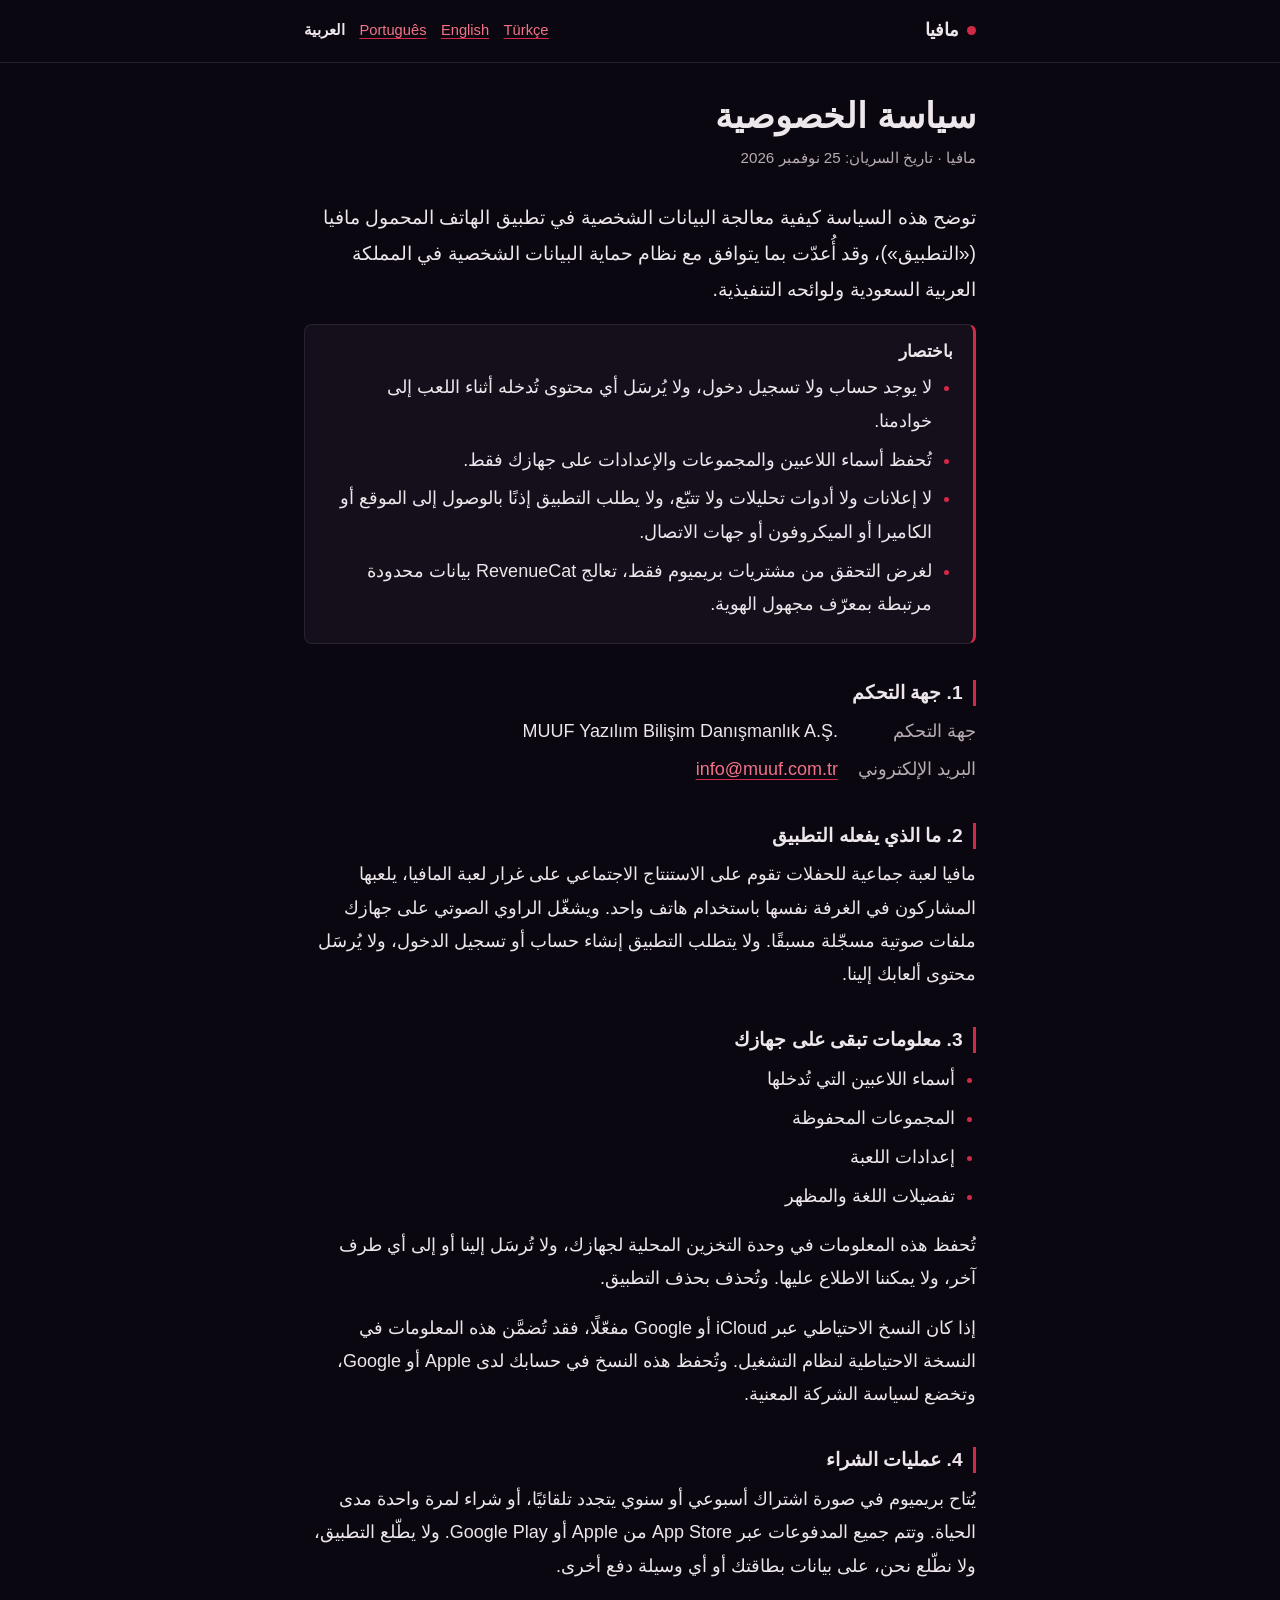
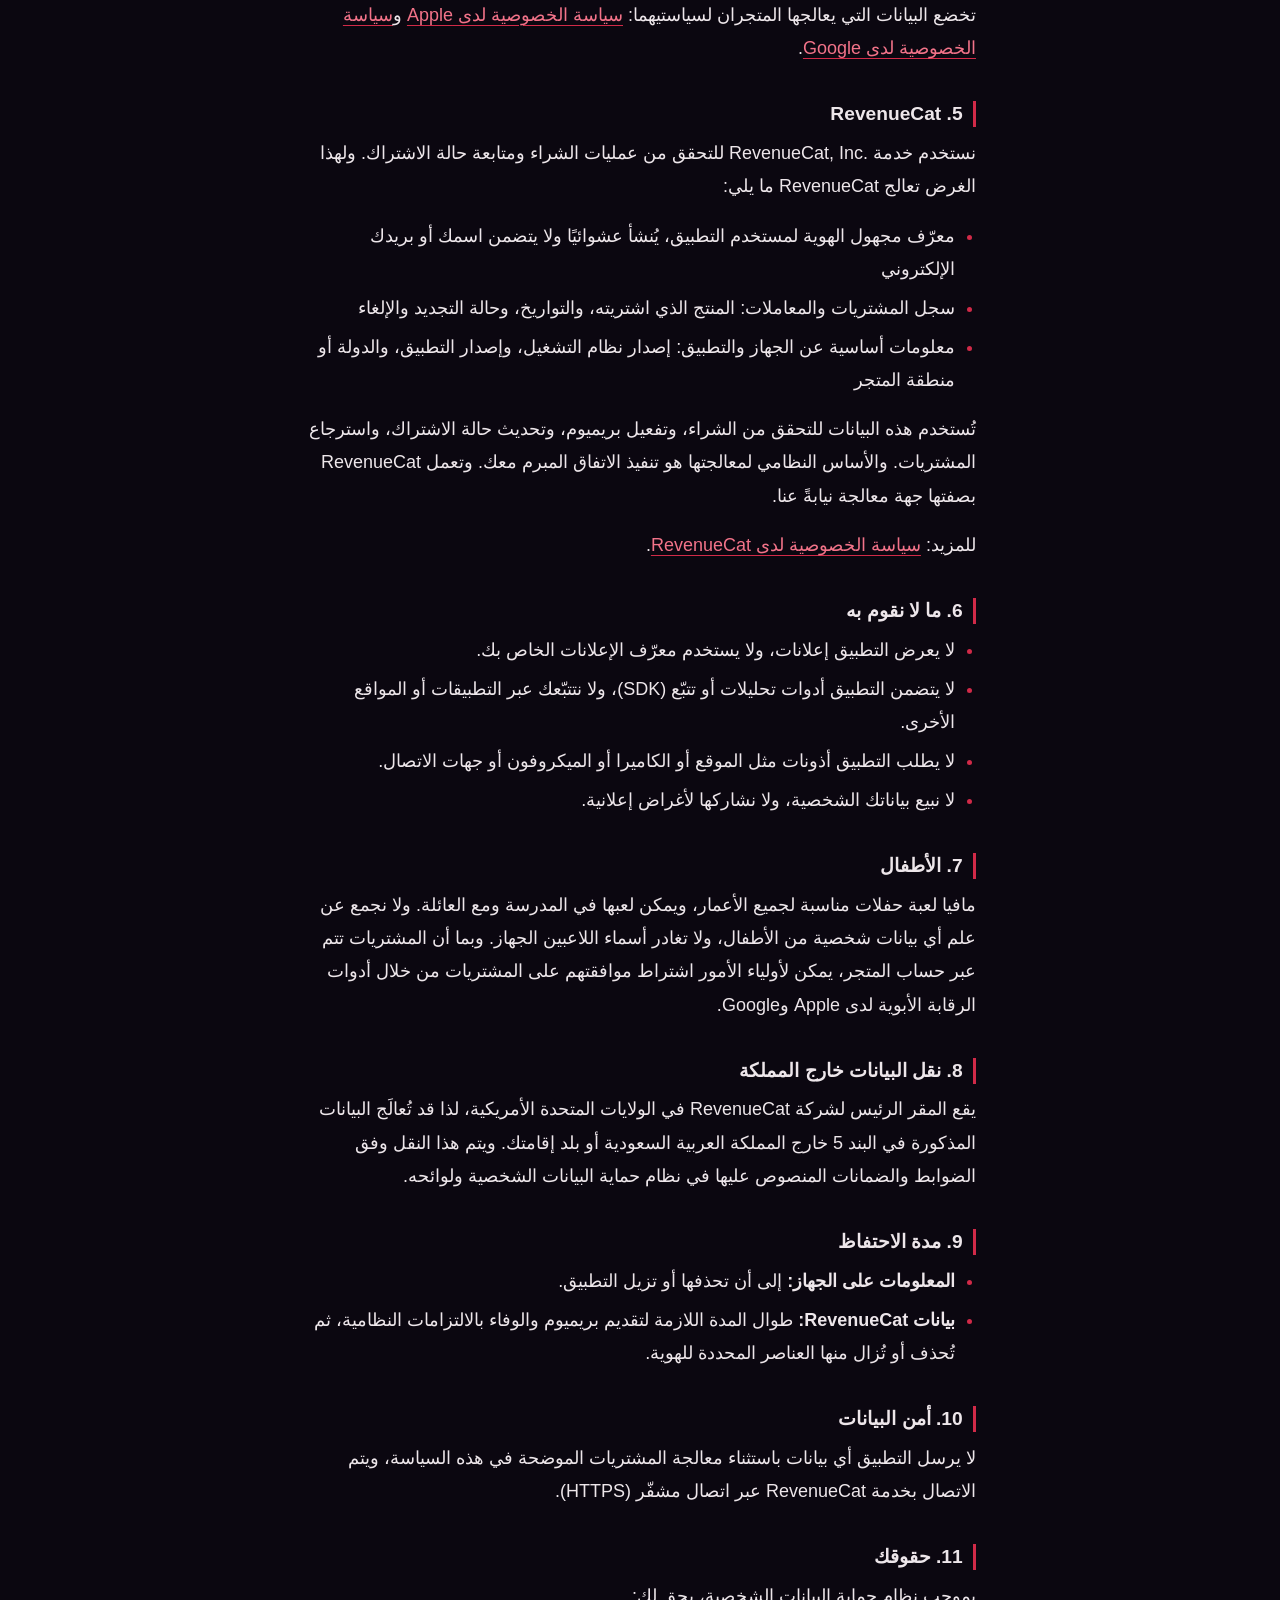
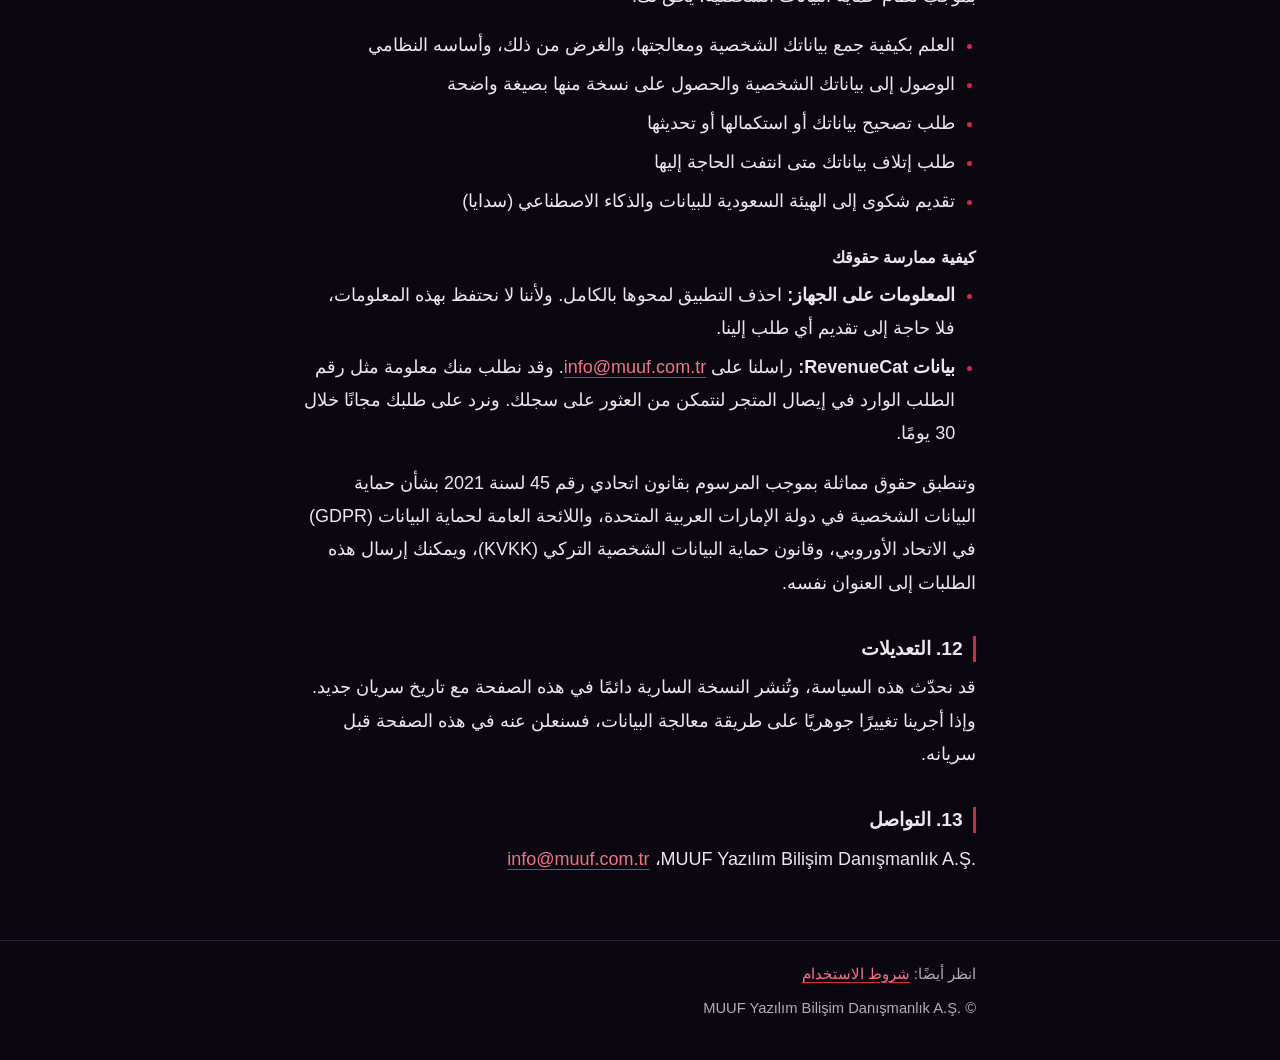
==== ar/privacy.html @ 139f1003 "Gizlilik politikası ve kullanım koşulları (TR, EN, PT, AR)" ====
<!doctype html>
<html lang="ar" dir="rtl">
<head>
<meta charset="utf-8">
<meta name="viewport" content="width=device-width, initial-scale=1">
<meta http-equiv="Content-Security-Policy" content="default-src 'none'; style-src 'self'; img-src 'self'; base-uri 'none'; form-action 'none'">
<meta name="referrer" content="no-referrer">
<meta name="color-scheme" content="dark">
<title>سياسة الخصوصية · مافيا</title>
<meta name="description" content="كيفية معالجة البيانات الشخصية في تطبيق مافيا وفق نظام حماية البيانات الشخصية.">
<link rel="stylesheet" href="../style.css">
</head>
<body>
<header class="site-header">
<div class="wrap">
<a class="brand" href="index.html"><bdi>مافيا</bdi></a>
<nav aria-label="اللغة">
<ul class="langs">
<li><a href="../tr/privacy.html" lang="tr" hreflang="tr" dir="ltr">Türkçe</a></li>
<li><a href="../en/privacy.html" lang="en" hreflang="en" dir="ltr">English</a></li>
<li><a href="../pt/privacy.html" lang="pt-BR" hreflang="pt-BR" dir="ltr">Português</a></li>
<li><a href="privacy.html" aria-current="page">العربية</a></li>
</ul>
</nav>
</div>
</header>

<main>
<div class="wrap">
<h1>سياسة الخصوصية</h1>
<p class="meta"><bdi>مافيا</bdi> · تاريخ السريان: <bdi>25 نوفمبر 2026</bdi></p>

<p class="lead">توضح هذه السياسة كيفية معالجة البيانات الشخصية في تطبيق الهاتف المحمول <bdi>مافيا</bdi> («التطبيق»)، وقد أُعدّت بما يتوافق مع نظام حماية البيانات الشخصية في المملكة العربية السعودية ولوائحه التنفيذية.</p>

<section class="summary" aria-labelledby="mulakhas">
<h2 id="mulakhas">باختصار</h2>
<ul>
<li>لا يوجد حساب ولا تسجيل دخول، ولا يُرسَل أي محتوى تُدخله أثناء اللعب إلى خوادمنا.</li>
<li>تُحفظ أسماء اللاعبين والمجموعات والإعدادات على جهازك فقط.</li>
<li>لا إعلانات ولا أدوات تحليلات ولا تتبّع، ولا يطلب التطبيق إذنًا بالوصول إلى الموقع أو الكاميرا أو الميكروفون أو جهات الاتصال.</li>
<li>لغرض التحقق من مشتريات بريميوم فقط، تعالج RevenueCat بيانات محدودة مرتبطة بمعرّف مجهول الهوية.</li>
</ul>
</section>

<h2 id="jiha">1. جهة التحكم</h2>
<dl class="facts">
<dt>جهة التحكم</dt>
<dd><bdi>MUUF Yazılım Bilişim Danışmanlık A.Ş.</bdi></dd>
<dt>البريد الإلكتروني</dt>
<dd><a href="mailto:info@muuf.com.tr" dir="ltr">info@muuf.com.tr</a></dd>
</dl>

<h2 id="tatbiq">2. ما الذي يفعله التطبيق</h2>
<p><bdi>مافيا</bdi> لعبة جماعية للحفلات تقوم على الاستنتاج الاجتماعي على غرار لعبة المافيا، يلعبها المشاركون في الغرفة نفسها باستخدام هاتف واحد. ويشغّل الراوي الصوتي على جهازك ملفات صوتية مسجّلة مسبقًا. ولا يتطلب التطبيق إنشاء حساب أو تسجيل الدخول، ولا يُرسَل محتوى ألعابك إلينا.</p>

<h2 id="jihaz">3. معلومات تبقى على جهازك</h2>
<ul>
<li>أسماء اللاعبين التي تُدخلها</li>
<li>المجموعات المحفوظة</li>
<li>إعدادات اللعبة</li>
<li>تفضيلات اللغة والمظهر</li>
</ul>
<p>تُحفظ هذه المعلومات في وحدة التخزين المحلية لجهازك، ولا تُرسَل إلينا أو إلى أي طرف آخر، ولا يمكننا الاطلاع عليها. وتُحذف بحذف التطبيق.</p>
<p>إذا كان النسخ الاحتياطي عبر iCloud أو Google مفعّلًا، فقد تُضمَّن هذه المعلومات في النسخة الاحتياطية لنظام التشغيل. وتُحفظ هذه النسخ في حسابك لدى Apple أو Google، وتخضع لسياسة الشركة المعنية.</p>

<h2 id="shira">4. عمليات الشراء</h2>
<p>يُتاح بريميوم في صورة اشتراك أسبوعي أو سنوي يتجدد تلقائيًا، أو شراء لمرة واحدة مدى الحياة. وتتم جميع المدفوعات عبر App Store من Apple أو Google Play. ولا يطّلع التطبيق، ولا نطّلع نحن، على بيانات بطاقتك أو أي وسيلة دفع أخرى.</p>
<p>تخضع البيانات التي يعالجها المتجران لسياستيهما: <a href="https://www.apple.com/legal/privacy/" rel="noopener noreferrer">سياسة الخصوصية لدى Apple</a> و<a href="https://policies.google.com/privacy?hl=ar" rel="noopener noreferrer">سياسة الخصوصية لدى Google</a>.</p>

<h2 id="revenuecat">5. RevenueCat</h2>
<p>نستخدم خدمة <span dir="ltr">RevenueCat, Inc.</span> للتحقق من عمليات الشراء ومتابعة حالة الاشتراك. ولهذا الغرض تعالج RevenueCat ما يلي:</p>
<ul>
<li>معرّف مجهول الهوية لمستخدم التطبيق، يُنشأ عشوائيًا ولا يتضمن اسمك أو بريدك الإلكتروني</li>
<li>سجل المشتريات والمعاملات: المنتج الذي اشتريته، والتواريخ، وحالة التجديد والإلغاء</li>
<li>معلومات أساسية عن الجهاز والتطبيق: إصدار نظام التشغيل، وإصدار التطبيق، والدولة أو منطقة المتجر</li>
</ul>
<p>تُستخدم هذه البيانات للتحقق من الشراء، وتفعيل بريميوم، وتحديث حالة الاشتراك، واسترجاع المشتريات. والأساس النظامي لمعالجتها هو تنفيذ الاتفاق المبرم معك. وتعمل RevenueCat بصفتها جهة معالجة نيابةً عنا.</p>
<p>للمزيد: <a href="https://www.revenuecat.com/privacy" rel="noopener noreferrer">سياسة الخصوصية لدى RevenueCat</a>.</p>

<h2 id="la-naqum">6. ما لا نقوم به</h2>
<ul>
<li>لا يعرض التطبيق إعلانات، ولا يستخدم معرّف الإعلانات الخاص بك.</li>
<li>لا يتضمن التطبيق أدوات تحليلات أو تتبّع (SDK)، ولا نتتبّعك عبر التطبيقات أو المواقع الأخرى.</li>
<li>لا يطلب التطبيق أذونات مثل الموقع أو الكاميرا أو الميكروفون أو جهات الاتصال.</li>
<li>لا نبيع بياناتك الشخصية، ولا نشاركها لأغراض إعلانية.</li>
</ul>

<h2 id="atfal">7. الأطفال</h2>
<p><bdi>مافيا</bdi> لعبة حفلات مناسبة لجميع الأعمار، ويمكن لعبها في المدرسة ومع العائلة. ولا نجمع عن علم أي بيانات شخصية من الأطفال، ولا تغادر أسماء اللاعبين الجهاز. وبما أن المشتريات تتم عبر حساب المتجر، يمكن لأولياء الأمور اشتراط موافقتهم على المشتريات من خلال أدوات الرقابة الأبوية لدى Apple وGoogle.</p>

<h2 id="naql">8. نقل البيانات خارج المملكة</h2>
<p>يقع المقر الرئيس لشركة RevenueCat في الولايات المتحدة الأمريكية، لذا قد تُعالَج البيانات المذكورة في البند 5 خارج المملكة العربية السعودية أو بلد إقامتك. ويتم هذا النقل وفق الضوابط والضمانات المنصوص عليها في نظام حماية البيانات الشخصية ولوائحه.</p>

<h2 id="ihtifaz">9. مدة الاحتفاظ</h2>
<ul>
<li><strong>المعلومات على الجهاز:</strong> إلى أن تحذفها أو تزيل التطبيق.</li>
<li><strong>بيانات RevenueCat:</strong> طوال المدة اللازمة لتقديم بريميوم والوفاء بالالتزامات النظامية، ثم تُحذف أو تُزال منها العناصر المحددة للهوية.</li>
</ul>

<h2 id="amn">10. أمن البيانات</h2>
<p>لا يرسل التطبيق أي بيانات باستثناء معالجة المشتريات الموضحة في هذه السياسة، ويتم الاتصال بخدمة RevenueCat عبر اتصال مشفّر (HTTPS).</p>

<h2 id="huquq">11. حقوقك</h2>
<p>بموجب نظام حماية البيانات الشخصية، يحق لك:</p>
<ul>
<li>العلم بكيفية جمع بياناتك الشخصية ومعالجتها، والغرض من ذلك، وأساسه النظامي</li>
<li>الوصول إلى بياناتك الشخصية والحصول على نسخة منها بصيغة واضحة</li>
<li>طلب تصحيح بياناتك أو استكمالها أو تحديثها</li>
<li>طلب إتلاف بياناتك متى انتفت الحاجة إليها</li>
<li>تقديم شكوى إلى الهيئة السعودية للبيانات والذكاء الاصطناعي (سدايا)</li>
</ul>
<h3>كيفية ممارسة حقوقك</h3>
<ul>
<li><strong>المعلومات على الجهاز:</strong> احذف التطبيق لمحوها بالكامل. ولأننا لا نحتفظ بهذه المعلومات، فلا حاجة إلى تقديم أي طلب إلينا.</li>
<li><strong>بيانات RevenueCat:</strong> راسلنا على <a href="mailto:info@muuf.com.tr" dir="ltr">info@muuf.com.tr</a>. وقد نطلب منك معلومة مثل رقم الطلب الوارد في إيصال المتجر لنتمكن من العثور على سجلك. ونرد على طلبك مجانًا خلال 30 يومًا.</li>
</ul>
<p>وتنطبق حقوق مماثلة بموجب المرسوم بقانون اتحادي رقم 45 لسنة 2021 بشأن حماية البيانات الشخصية في دولة الإمارات العربية المتحدة، واللائحة العامة لحماية البيانات (GDPR) في الاتحاد الأوروبي، وقانون حماية البيانات الشخصية التركي (KVKK)، ويمكنك إرسال هذه الطلبات إلى العنوان نفسه.</p>

<h2 id="taadilat">12. التعديلات</h2>
<p>قد نحدّث هذه السياسة، وتُنشر النسخة السارية دائمًا في هذه الصفحة مع تاريخ سريان جديد. وإذا أجرينا تغييرًا جوهريًا على طريقة معالجة البيانات، فسنعلن عنه في هذه الصفحة قبل سريانه.</p>

<h2 id="tawasul">13. التواصل</h2>
<p><bdi>MUUF Yazılım Bilişim Danışmanlık A.Ş.</bdi>، <a href="mailto:info@muuf.com.tr" dir="ltr">info@muuf.com.tr</a></p>
</div>
</main>

<footer class="site-footer">
<div class="wrap">
<p>انظر أيضًا: <a href="terms.html">شروط الاستخدام</a></p>
<p>© <bdi>MUUF Yazılım Bilişim Danışmanlık A.Ş.</bdi></p>
</div>
</footer>
</body>
</html>
---- style.css ----
/* Ortak stil. Harici font, script veya izleyici yok. */

:root {
  --bg: #0B0710;
  --surface: #150E1B;
  --border: #2B2032;
  --text: #EDE6EA;
  --muted: #B6ABB2;
  --accent: #D12A48;
  /* #D12A48 koyu zeminde gövde metni için yeterli kontrast vermez;
     bağlantı metni için açık tonu kullanılır, alt çizgi vurgu rengindedir. */
  --link: #F27389;
  color-scheme: dark;
}

*,
*::before,
*::after {
  box-sizing: border-box;
}

html {
  -webkit-text-size-adjust: 100%;
  text-size-adjust: 100%;
}

body {
  margin: 0;
  background: var(--bg);
  color: var(--text);
  font-family: -apple-system, BlinkMacSystemFont, "Segoe UI", Roboto, "Helvetica Neue", Arial, "Noto Sans", sans-serif;
  font-size: 1.0625rem;
  line-height: 1.65;
  overflow-wrap: break-word;
}

html:lang(ar) body {
  font-family: "Geeza Pro", "Noto Naskh Arabic", "Noto Sans Arabic", "Segoe UI", Tahoma, sans-serif;
  font-size: 1.125rem;
  line-height: 1.85;
}

.wrap {
  max-width: 44rem;
  margin: 0 auto;
  padding: 0 1rem;
}

/* Üst bar */

.site-header {
  border-bottom: 1px solid var(--border);
}

.site-header .wrap {
  display: flex;
  flex-wrap: wrap;
  align-items: center;
  justify-content: space-between;
  gap: 0.5rem 1.25rem;
  padding-block: 0.9rem;
}

.brand {
  color: var(--text);
  font-weight: 700;
  text-decoration: none;
}

.brand::before {
  content: "";
  display: inline-block;
  width: 0.55rem;
  height: 0.55rem;
  margin-inline-end: 0.5rem;
  border-radius: 50%;
  background: var(--accent);
  vertical-align: 0.1em;
}

.langs {
  display: flex;
  flex-wrap: wrap;
  gap: 0.25rem 0.9rem;
  margin: 0;
  padding: 0;
  list-style: none;
  font-size: 0.92rem;
}

.langs li {
  margin: 0;
}

.langs a[aria-current="page"] {
  color: var(--text);
  font-weight: 600;
  text-decoration: none;
}

/* İçerik */

main {
  padding-block: 2rem 3rem;
}

h1 {
  margin: 0 0 0.4rem;
  font-size: clamp(1.7rem, 6vw, 2.2rem);
  line-height: 1.2;
}

h2 {
  margin: 2.25rem 0 0.6rem;
  padding-inline-start: 0.65rem;
  border-inline-start: 3px solid var(--accent);
  font-size: 1.2rem;
  line-height: 1.35;
}

h3 {
  margin: 1.5rem 0 0.4rem;
  font-size: 1.02rem;
}

p,
ul,
ol,
dl {
  margin: 0 0 1rem;
}

ul,
ol {
  padding-inline-start: 1.3rem;
}

li {
  margin-bottom: 0.35rem;
}

li::marker {
  color: var(--accent);
}

strong {
  font-weight: 650;
}

.meta {
  margin: 0 0 1.75rem;
  color: var(--muted);
  font-size: 0.95rem;
}

.lead {
  font-size: 1.08em;
}

a {
  color: var(--link);
  text-decoration: underline;
  text-decoration-color: var(--accent);
  text-decoration-thickness: 1px;
  text-underline-offset: 0.2em;
  overflow-wrap: anywhere;
}

a:hover {
  text-decoration-thickness: 2px;
}

a:focus-visible {
  outline: 2px solid var(--link);
  outline-offset: 2px;
  border-radius: 2px;
}

.summary {
  margin: 0 0 2rem;
  padding: 1rem 1.25rem;
  background: var(--surface);
  border: 1px solid var(--border);
  border-inline-start: 3px solid var(--accent);
  border-radius: 0.5rem;
}

.summary h2 {
  margin: 0 0 0.5rem;
  padding: 0;
  border: 0;
  font-size: 1.05rem;
}

.summary ul {
  margin: 0;
}

.facts {
  display: grid;
  grid-template-columns: max-content 1fr;
  gap: 0.3rem 1.25rem;
}

.facts dt {
  color: var(--muted);
}

.facts dd {
  margin: 0;
}

@media (max-width: 30rem) {
  .facts {
    grid-template-columns: 1fr;
    gap: 0;
  }

  .facts dd {
    margin-bottom: 0.6rem;
  }
}

/* Dil ve belge kartları */

.cards {
  display: grid;
  gap: 0.75rem;
  margin: 1.5rem 0;
  padding: 0;
  list-style: none;
}

.cards li {
  margin: 0;
}

.cards a {
  display: block;
  padding: 1rem 1.25rem;
  background: var(--surface);
  border: 1px solid var(--border);
  border-radius: 0.6rem;
  color: var(--text);
  font-weight: 600;
  text-decoration: none;
}

.cards a:hover,
.cards a:focus-visible {
  border-color: var(--accent);
}

.cards small {
  display: block;
  margin-top: 0.15rem;
  color: var(--muted);
  font-size: 0.93rem;
  font-weight: 400;
}

@media (min-width: 36rem) {
  .cards.two {
    grid-template-columns: 1fr 1fr;
  }
}

/* Alt bilgi */

.site-footer {
  border-top: 1px solid var(--border);
  color: var(--muted);
  font-size: 0.92rem;
}

.site-footer .wrap {
  padding-block: 1.25rem 2rem;
}

.site-footer p {
  margin: 0 0 0.4rem;
}

::selection {
  background: var(--accent);
  color: #fff;
}

@media print {
  body {
    background: #fff;
    color: #000;
  }

  a {
    color: #000;
  }

  .site-header nav,
  .summary {
    background: none;
  }
}
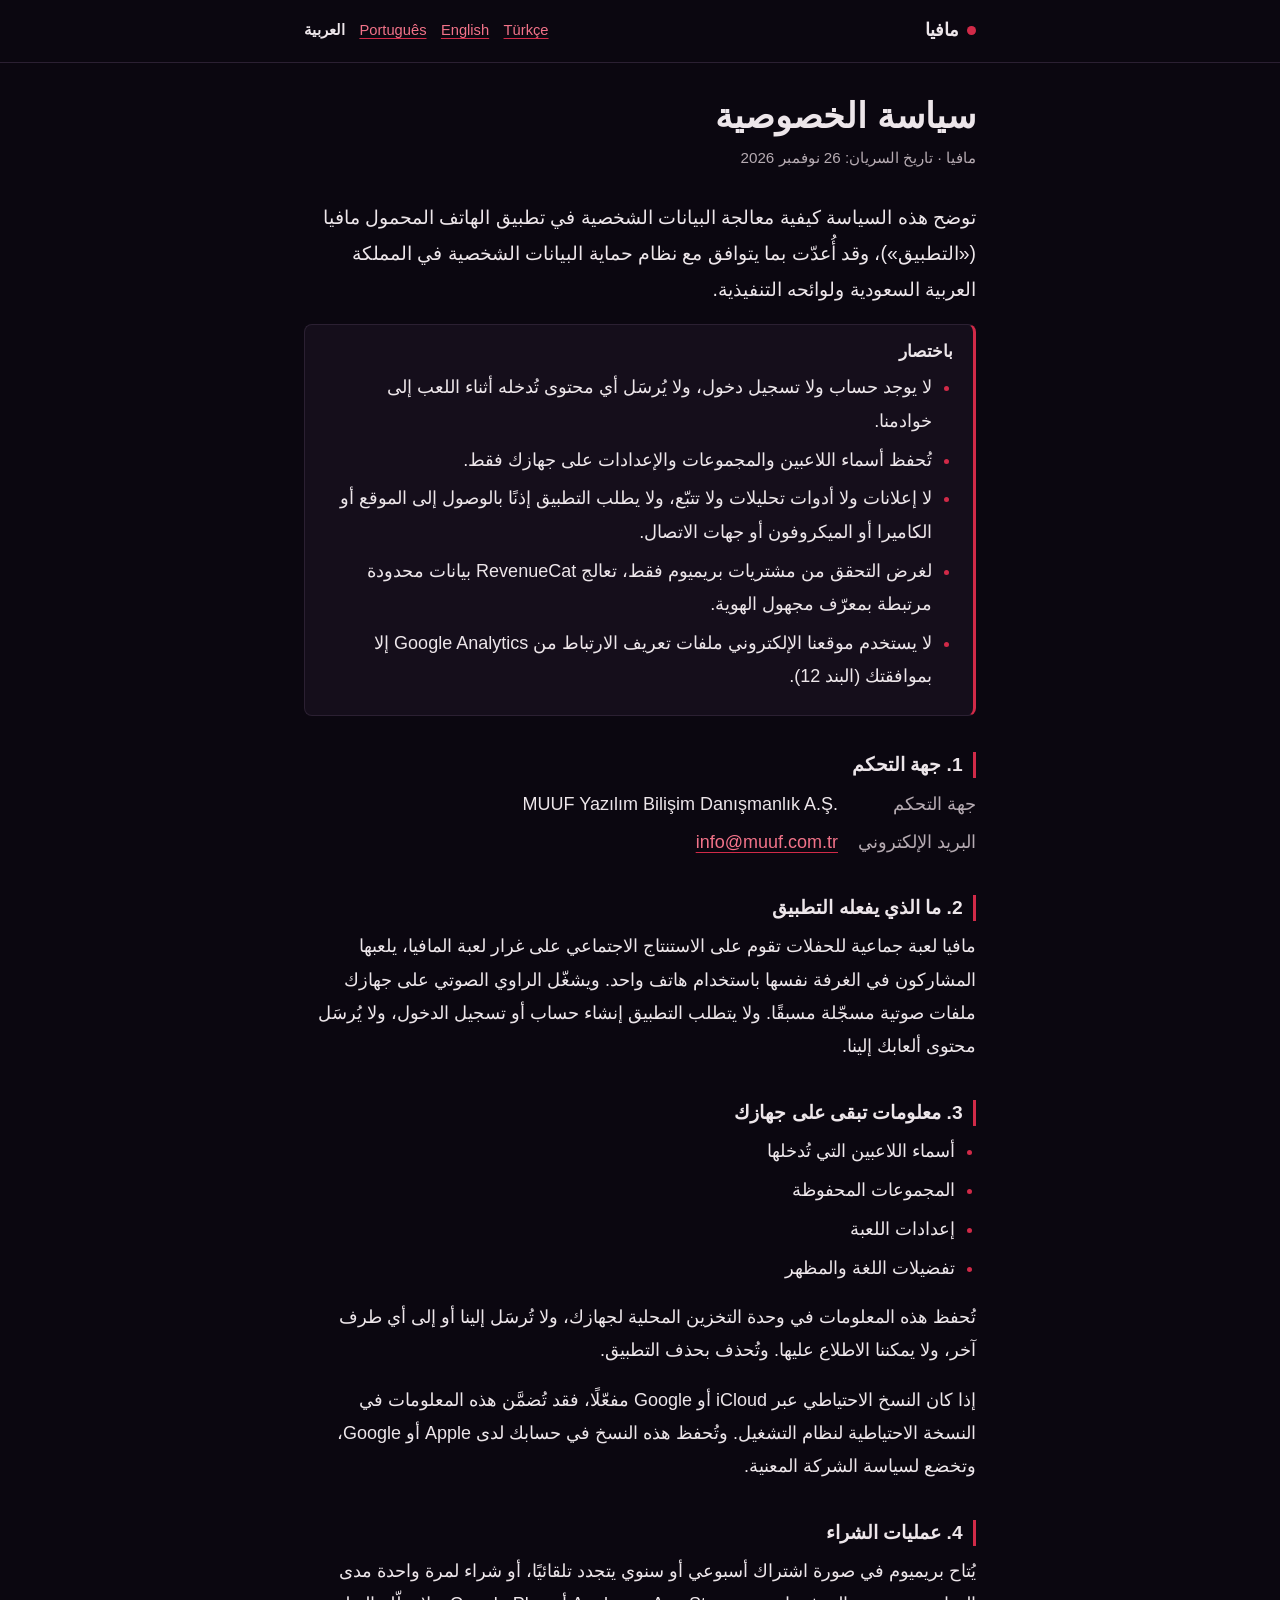
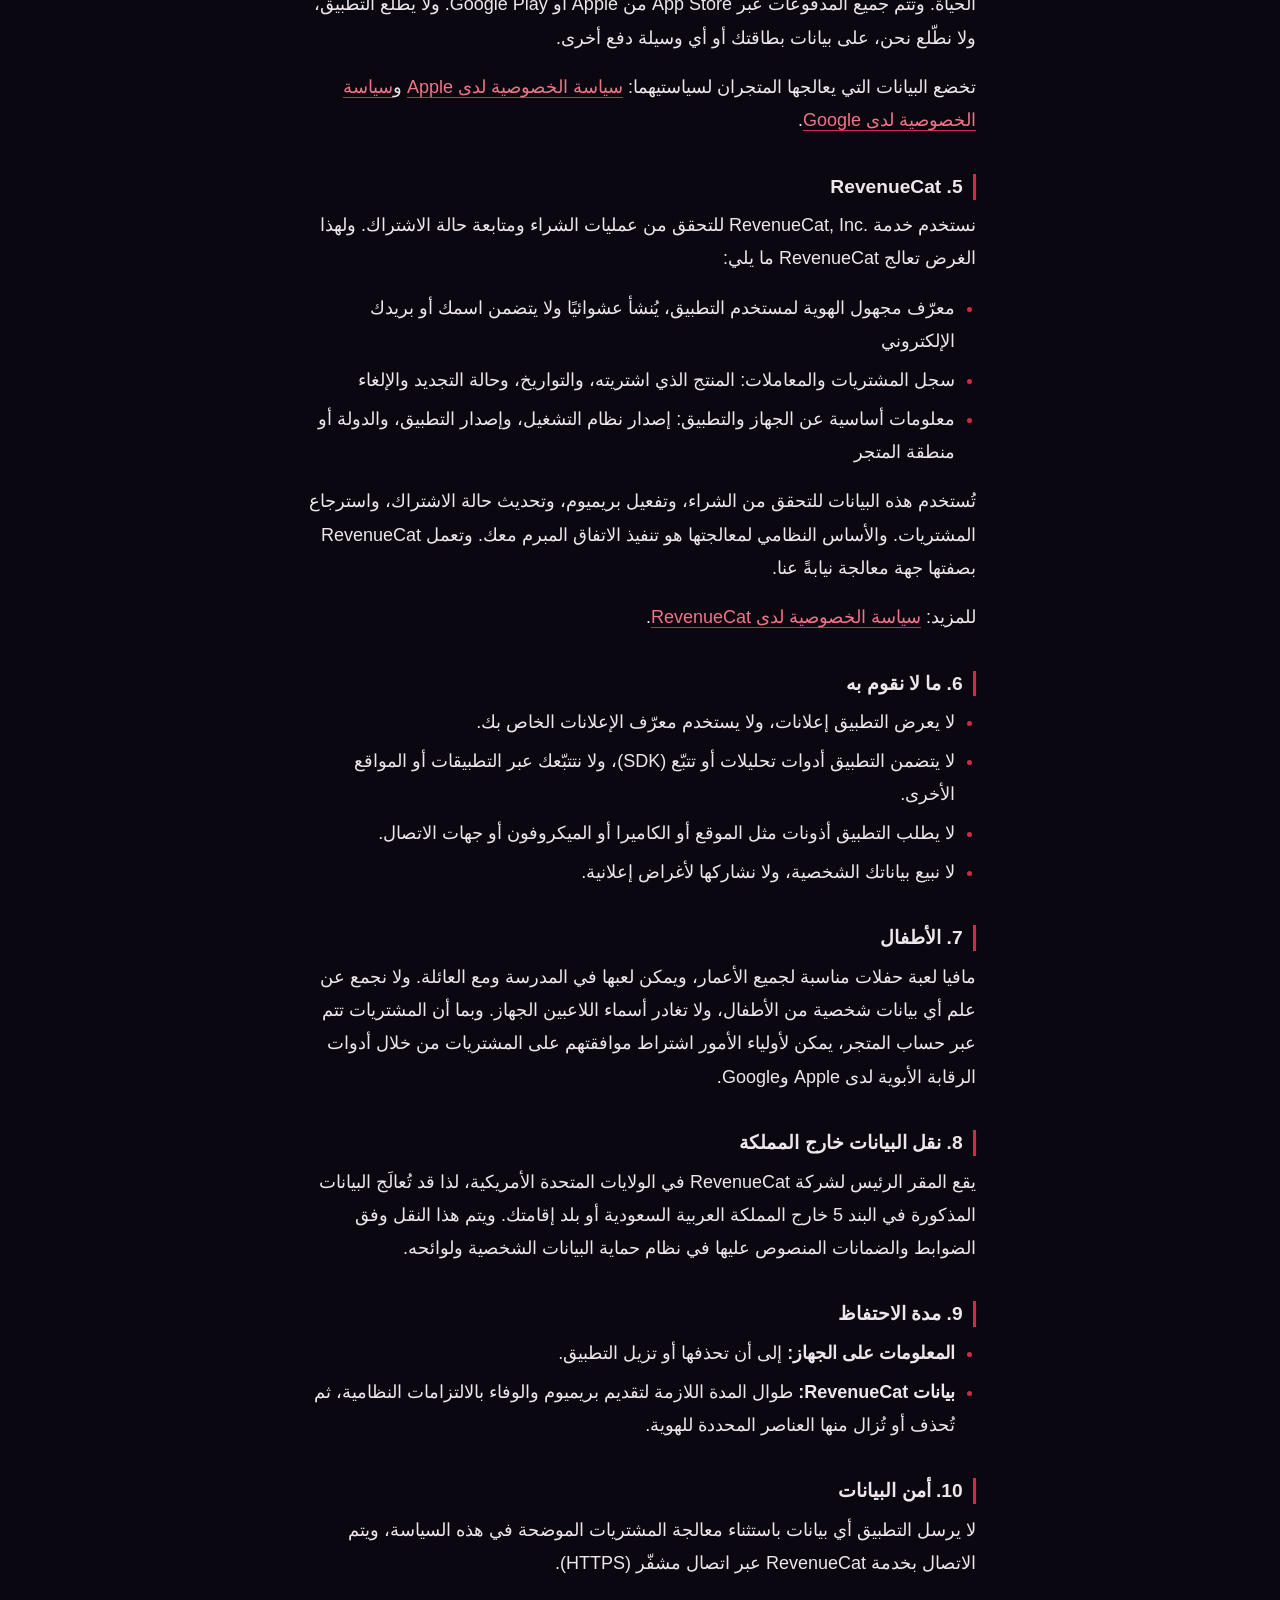
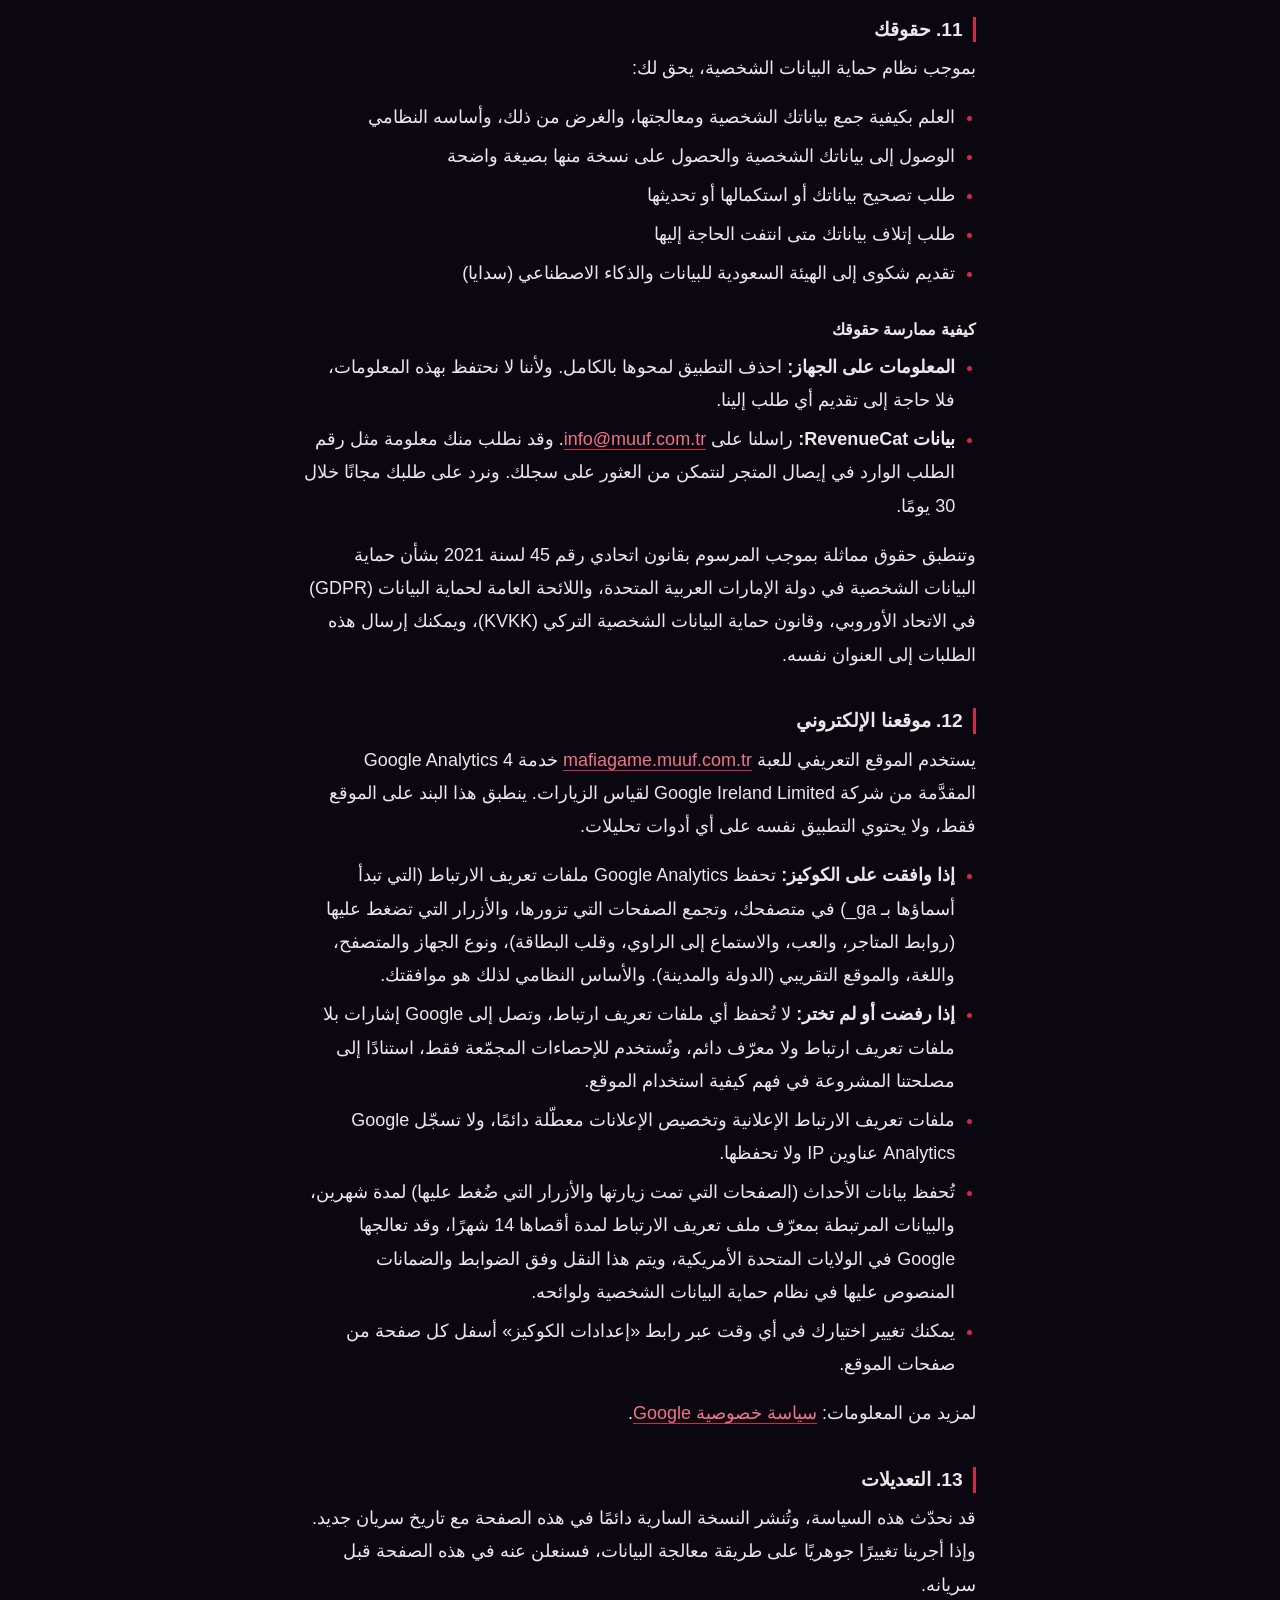
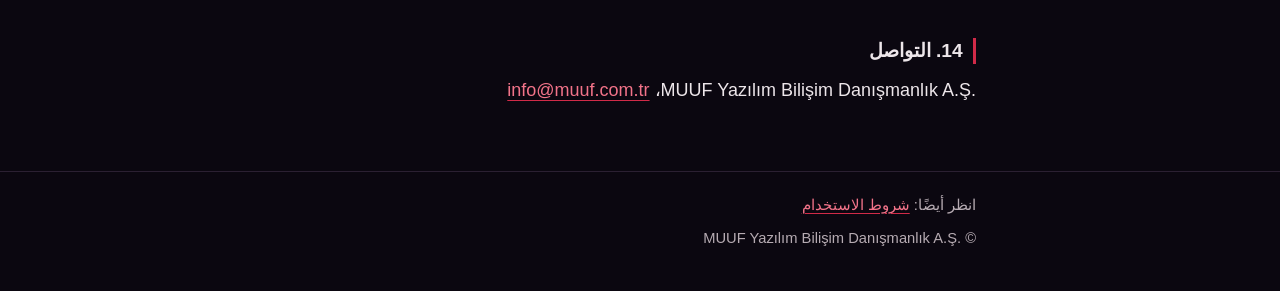
==== commit ba4fe1f9: "Gizlilik politikası: web sitesi (Google Analytics) bölümü, 4 dil Co-Authored-By: Claude Opus 5.5 <no" ====
--- a/ar/privacy.html
+++ b/ar/privacy.html
@@ -28,7 +28,7 @@
 <main>
 <div class="wrap">
 <h1>سياسة الخصوصية</h1>
-<p class="meta"><bdi>مافيا</bdi> · تاريخ السريان: <bdi>25 نوفمبر 2026</bdi></p>
+<p class="meta"><bdi>مافيا</bdi> · تاريخ السريان: <bdi>26 نوفمبر 2026</bdi></p>
 
 <p class="lead">توضح هذه السياسة كيفية معالجة البيانات الشخصية في تطبيق الهاتف المحمول <bdi>مافيا</bdi> («التطبيق»)، وقد أُعدّت بما يتوافق مع نظام حماية البيانات الشخصية في المملكة العربية السعودية ولوائحه التنفيذية.</p>
 
@@ -39,6 +39,7 @@
 <li>تُحفظ أسماء اللاعبين والمجموعات والإعدادات على جهازك فقط.</li>
 <li>لا إعلانات ولا أدوات تحليلات ولا تتبّع، ولا يطلب التطبيق إذنًا بالوصول إلى الموقع أو الكاميرا أو الميكروفون أو جهات الاتصال.</li>
 <li>لغرض التحقق من مشتريات بريميوم فقط، تعالج RevenueCat بيانات محدودة مرتبطة بمعرّف مجهول الهوية.</li>
+<li>لا يستخدم موقعنا الإلكتروني ملفات تعريف الارتباط من Google Analytics إلا بموافقتك (البند 12).</li>
 </ul>
 </section>
 
@@ -116,10 +117,21 @@
 </ul>
 <p>وتنطبق حقوق مماثلة بموجب المرسوم بقانون اتحادي رقم 45 لسنة 2021 بشأن حماية البيانات الشخصية في دولة الإمارات العربية المتحدة، واللائحة العامة لحماية البيانات (GDPR) في الاتحاد الأوروبي، وقانون حماية البيانات الشخصية التركي (KVKK)، ويمكنك إرسال هذه الطلبات إلى العنوان نفسه.</p>
 
-<h2 id="taadilat">12. التعديلات</h2>
+<h2 id="web">12. موقعنا الإلكتروني</h2>
+<p>يستخدم الموقع التعريفي للعبة <a href="https://mafiagame.muuf.com.tr/"><bdi>mafiagame.muuf.com.tr</bdi></a> خدمة Google Analytics 4 المقدَّمة من شركة Google Ireland Limited لقياس الزيارات. ينطبق هذا البند على الموقع فقط، ولا يحتوي التطبيق نفسه على أي أدوات تحليلات.</p>
+<ul>
+<li><strong>إذا وافقت على الكوكيز:</strong> تحفظ Google Analytics ملفات تعريف الارتباط (التي تبدأ أسماؤها بـ <bdi>_ga</bdi>) في متصفحك، وتجمع الصفحات التي تزورها، والأزرار التي تضغط عليها (روابط المتاجر، والعب، والاستماع إلى الراوي، وقلب البطاقة)، ونوع الجهاز والمتصفح، واللغة، والموقع التقريبي (الدولة والمدينة). والأساس النظامي لذلك هو موافقتك.</li>
+<li><strong>إذا رفضت أو لم تختر:</strong> لا تُحفظ أي ملفات تعريف ارتباط، وتصل إلى Google إشارات بلا ملفات تعريف ارتباط ولا معرّف دائم، وتُستخدم للإحصاءات المجمّعة فقط، استنادًا إلى مصلحتنا المشروعة في فهم كيفية استخدام الموقع.</li>
+<li>ملفات تعريف الارتباط الإعلانية وتخصيص الإعلانات معطّلة دائمًا، ولا تسجّل Google Analytics عناوين IP ولا تحفظها.</li>
+<li>تُحفظ بيانات الأحداث (الصفحات التي تمت زيارتها والأزرار التي ضُغط عليها) لمدة شهرين، والبيانات المرتبطة بمعرّف ملف تعريف الارتباط لمدة أقصاها 14 شهرًا، وقد تعالجها Google في الولايات المتحدة الأمريكية، ويتم هذا النقل وفق الضوابط والضمانات المنصوص عليها في نظام حماية البيانات الشخصية ولوائحه.</li>
+<li>يمكنك تغيير اختيارك في أي وقت عبر رابط «إعدادات الكوكيز» أسفل كل صفحة من صفحات الموقع.</li>
+</ul>
+<p>لمزيد من المعلومات: <a href="https://policies.google.com/privacy?hl=ar" rel="noopener noreferrer">سياسة خصوصية Google</a>.</p>
+
+<h2 id="taadilat">13. التعديلات</h2>
 <p>قد نحدّث هذه السياسة، وتُنشر النسخة السارية دائمًا في هذه الصفحة مع تاريخ سريان جديد. وإذا أجرينا تغييرًا جوهريًا على طريقة معالجة البيانات، فسنعلن عنه في هذه الصفحة قبل سريانه.</p>
 
-<h2 id="tawasul">13. التواصل</h2>
+<h2 id="tawasul">14. التواصل</h2>
 <p><bdi>MUUF Yazılım Bilişim Danışmanlık A.Ş.</bdi>، <a href="mailto:info@muuf.com.tr" dir="ltr">info@muuf.com.tr</a></p>
 </div>
 </main>
